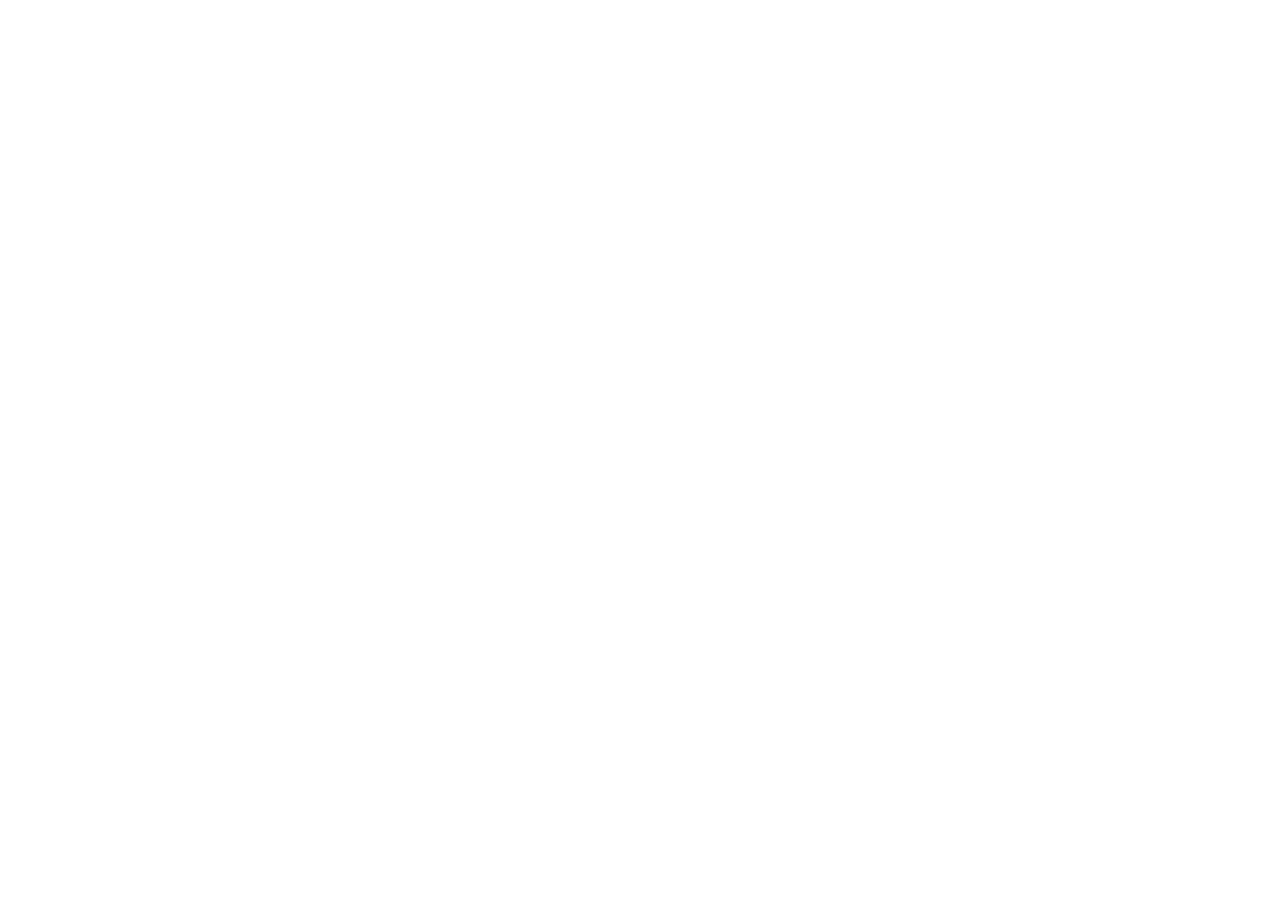
==== search.html @ 0905de63 "my first commit" ====
<!DOCTYPE html>
<html lang="en">
  <head>
    <meta charset="UTF-8" />
    <meta name="viewport" content="width=device-width, initial-scale=1.0" />
    <title>Search in spotify</title>
  </head>
  <body></body>
</html>
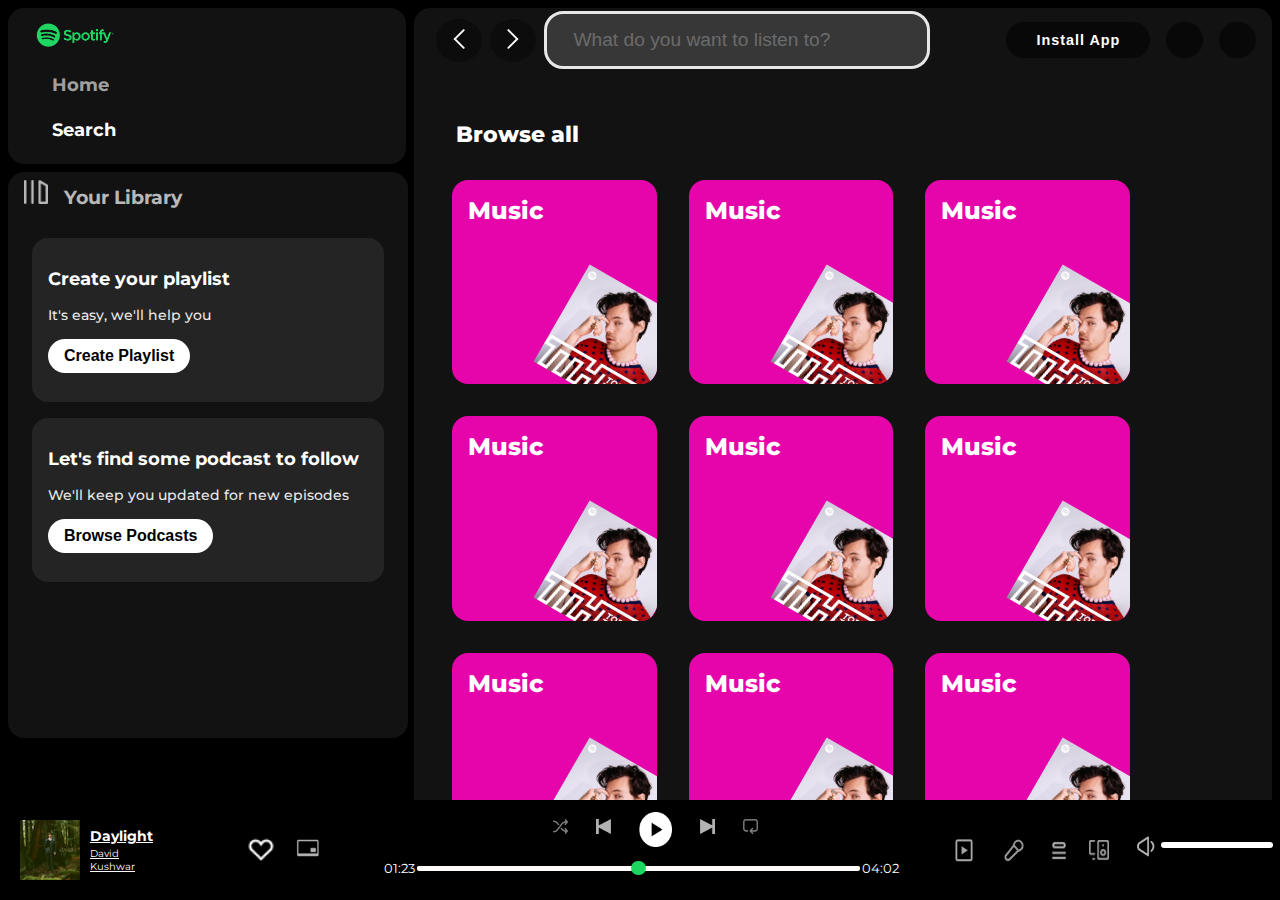
==== commit bbf50905: "update" ====
--- a/search.html
+++ b/search.html
@@ -3,7 +3,299 @@
   <head>
     <meta charset="UTF-8" />
     <meta name="viewport" content="width=device-width, initial-scale=1.0" />
-    <title>Search in spotify</title>
+    <link
+      rel="stylesheet"
+      href="https://cdnjs.cloudflare.com/ajax/libs/font-awesome/6.5.1/css/all.min.css"
+      integrity="sha512-DTOQO9RWCH3ppGqcWaEA1BIZOC6xxalwEsw9c2QQeAIftl+Vegovlnee1c9QX4TctnWMn13TZye+giMm8e2LwA=="
+      crossorigin="anonymous"
+      referrerpolicy="no-referrer"
+    />
+    <link rel="stylesheet" href="search.css" />
+
+    <link rel="icon" href="./assets/logo.png" />
+    <link rel="preconnect" href="https://fonts.googleapis.com" />
+    <link rel="preconnect" href="https://fonts.gstatic.com" crossorigin />
+    <link
+      href="https://fonts.googleapis.com/css2?family=Montserrat:wght@300;400;500;600&display=swap"
+      rel="stylesheet"
+    />
+    <title>Spotify-Search</title>
   </head>
-  <body></body>
+  <body>
+    <div class="main2">
+      <div class="side-bar">
+        <div class="nav">
+          <div class="nav-option" style="opacity: 1">
+            <img id="pic" src="./assets/logobg.png" />
+          </div>
+
+          <div class="nav-option" style="opacity: 0.6">
+            <i class="fa-solid fa-house"></i>
+            <a href="index.html">Home</a>
+          </div>
+          <div class="nav-option">
+            <i class="fa-solid fa-magnifying-glass"></i>
+            <a href="search.html">Search</a>
+          </div>
+        </div>
+
+        <div class="library">
+          <div class="option">
+            <div class="urlib">
+              <img id="lib" src="./assets/library_icon.png" />
+              <label for="lib">Your Library</label>
+            </div>
+
+            <div class="icons">
+              <a href="#"> <i class="fa-solid fa-plus"></i></a>
+              <a href="#"> <i class="fa-solid fa-arrow-right"></i> </a>
+            </div>
+          </div>
+          <div class="suggestion">
+            <div class="suggest">
+              <div class="p1"><p>Create your playlist</p></div>
+              <div class="p2"><p>It's easy, we'll help you</p></div>
+              <button class="badge">Create Playlist</button>
+            </div>
+
+            <div class="suggest">
+              <div class="p1"><p>Let's find some podcast to follow</p></div>
+              <div class="p2">
+                <p>We'll keep you updated for new episodes</p>
+              </div>
+              <button class="badge">Browse Podcasts</button>
+            </div>
+          </div>
+        </div>
+      </div>
+
+      <div class="main-body-search">
+        <div class="main-search">
+          <div class="backward">
+            <button class="ward">
+              <img src="./assets/backward_icon.png" />
+            </button>
+
+            <button class="ward hide">
+              <img src="./assets/forward_icon.png" />
+            </button>
+          </div>
+
+          <div class="search-bar">
+            <label for="input-search"
+              ><i class="fa-solid fa-magnifying-glass search-click"></i
+            ></label>
+            <input
+              type="text"
+              placeholder="What do you want to listen to?"
+              id="input-search"
+            />
+          </div>
+
+          <div class="other-opt">
+            <button class="download-search">
+              <i class="fa-regular fa-circle-down"></i> Install App
+            </button>
+            <button class="whats-new">
+              <i class="fa-regular fa-bell"></i>
+            </button>
+            <button class="profile-search">
+              <i class="fa-regular fa-user"></i>
+            </button>
+          </div>
+        </div>
+
+        <div class="main-content-search">
+          <div class="top-heading">Browse all</div>
+
+          <div class="suggestions-search">
+            <div class="spots">
+              <div class="sug1">
+                <span>Music</span>
+                <img src="/assets/search1.jpg" />
+              </div>
+              <div class="sug1">
+                <span>Music</span>
+                <img src="/assets/search1.jpg" />
+              </div>
+              <div class="sug1">
+                <span>Music</span>
+                <img src="/assets/search1.jpg" />
+              </div>
+              <div class="sug1">
+                <span>Music</span>
+                <img src="/assets/search1.jpg" />
+              </div>
+              <div class="sug1">
+                <span>Music</span>
+                <img src="/assets/search1.jpg" />
+              </div>
+              <div class="sug1">
+                <span>Music</span>
+                <img src="/assets/search1.jpg" />
+              </div>
+              <div class="sug1">
+                <span>Music</span>
+                <img src="/assets/search1.jpg" />
+              </div>
+              <div class="sug1">
+                <span>Music</span>
+                <img src="/assets/search1.jpg" />
+              </div>
+              <div class="sug1">
+                <span>Music</span>
+                <img src="/assets/search1.jpg" />
+              </div>
+              <div class="sug1">
+                <span>Music</span>
+                <img src="/assets/search1.jpg" />
+              </div>
+              <div class="sug1">
+                <span>Music</span>
+                <img src="/assets/search1.jpg" />
+              </div>
+              <div class="sug1">
+                <span>Music</span>
+                <img src="/assets/search1.jpg" />
+              </div>
+              <div class="sug1">
+                <span>Music</span>
+                <img src="/assets/search1.jpg" />
+              </div>
+              <div class="sug1">
+                <span>Music</span>
+                <img src="/assets/search1.jpg" />
+              </div>
+              <div class="sug1">
+                <span>Music</span>
+                <img src="/assets/search1.jpg" />
+              </div>
+              <div class="sug1">
+                <span>Music</span>
+                <img src="/assets/search1.jpg" />
+              </div>
+              <div class="sug1">
+                <span>Music</span>
+                <img src="/assets/search1.jpg" />
+              </div>
+              <div class="sug1">
+                <span>Music</span>
+                <img src="/assets/search1.jpg" />
+              </div>
+              <div class="sug1">
+                <span>Music</span>
+                <img src="/assets/search1.jpg" />
+              </div>
+              <div class="sug1">
+                <span>Music</span>
+                <img src="/assets/search1.jpg" />
+              </div>
+              <div class="sug1">
+                <span>Music</span>
+                <img src="/assets/search1.jpg" />
+              </div>
+              <div class="sug1">
+                <span>Music</span>
+                <img src="/assets/search1.jpg" />
+              </div>
+              <div class="sug1">
+                <span>Music</span>
+                <img src="/assets/search1.jpg" />
+              </div>
+              <div class="sug1">
+                <span>Music</span>
+                <img src="/assets/search1.jpg" />
+              </div>
+              <div class="sug1">
+                <span>Music</span>
+                <img src="/assets/search1.jpg" />
+              </div>
+              <div class="sug1">
+                <span>Music</span>
+                <img src="/assets/search1.jpg" />
+              </div>
+              <div class="sug1">
+                <span>Music</span>
+                <img src="/assets/search1.jpg" />
+              </div>
+              <div class="sug1">
+                <span>Music</span>
+                <img src="/assets/search1.jpg" />
+              </div>
+              <div class="sug1">
+                <span>Music</span>
+                <img src="/assets/search1.jpg" />
+              </div>
+              <div class="sug1">
+                <span>Music</span>
+                <img src="/assets/search1.jpg" />
+              </div>
+              <div class="sug1">
+                <span>Music</span>
+                <img src="/assets/search1.jpg" />
+              </div>
+              <div class="sug1">
+                <span>Music</span>
+                <img src="/assets/search1.jpg" />
+              </div>
+              <div class="sug1">
+                <span>Music</span>
+                <img src="/assets/search1.jpg" />
+              </div>
+              <div class="sug1">
+                <span>Music</span>
+                <img src="/assets/search1.jpg" />
+              </div>
+              <div class="sug1">
+                <span>Music</span>
+                <img src="/assets/search1.jpg" />
+              </div>
+              <div class="sug1">
+                <span>Music</span>
+                <img src="/assets/search1.jpg" />
+              </div>
+            </div>
+          </div>
+          <div class="search-footer">
+            <div class="search-line"></div>
+          </div>
+        </div>
+      </div>
+
+      <div class="music-player">
+        <div class="song-info">
+          <img class="song-pic" src="./assets/album_picture.jpeg" />
+          <a class="a1" href="#">Daylight</a>
+          <a class="a2" href="#">David Kushwar</a>
+
+          <img class="heart" src="./assets/album_icon1.png" />
+          <img class="album-size" src="./assets/album_icon2.png" />
+        </div>
+        <div class="tracker">
+          <div class="clicks">
+            <img class="low" src="./assets/player_icon1.png" />
+            <img class="medium" src="./assets/player_icon2.png" />
+            <img class="high" src="./assets/player_icon3.png" />
+            <img class="medium" src="./assets/player_icon4.png" />
+            <img class="low" src="./assets/player_icon5.png" />
+          </div>
+
+          <div class="progress-bar">
+            <p>01:23</p>
+            <input class="pg-bar" type="range" />
+            <p>04:02</p>
+          </div>
+        </div>
+
+        <div class="utilities">
+          <img class="U1" src="./assets/controls_icon1.png" />
+          <img class="U2" src="./assets/controld_icon2.png" />
+          <img class="U3" src="./assets/controls_icon3.png" />
+          <img class="U4" src="./assets/controls_icon4.png" />
+          <img class="U5" src="./assets/controls_icon5.png" />
+          <input class="volumebar" type="range" />
+        </div>
+      </div>
+    </div>
+  </body>
 </html>
--- a/search.css
+++ b/search.css
@@ -0,0 +1,696 @@
+body {
+  font-family: "Montserrat", sans-serif;
+  margin: 0;
+  background-color: black;
+  color: white;
+  overflow: hidden;
+}
+.main2 {
+  display: flex;
+  height: 100vh;
+}
+
+.side-bar {
+  background-color: black;
+  width: 390px;
+  border-radius: 1rem;
+  margin: 0.5rem;
+}
+
+.main-content {
+  background-color: #121212;
+  flex: 1; /* it mmeans ki yeh  div purii space lelega jo nachi hogi*/
+  overflow: scroll;
+  border-radius: 1rem;
+  margin: 0.5rem;
+  display: flex;
+  flex-wrap: wrap;
+  padding-left: 1.4rem;
+}
+
+.music-player {
+  background-color: greenyellow;
+  position: fixed;
+  bottom: 0;
+  width: 99%;
+  height: 100px;
+  border-radius: 1rem;
+  margin-left: 0.5rem;
+  display: flex;
+}
+
+a {
+  text-decoration: none;
+  color: white;
+}
+
+#pic {
+  height: 1.5rem;
+  padding-left: 1rem;
+}
+.nav {
+  height: 140px;
+  width: 374px;
+  background-color: #121212;
+  border-radius: 1rem;
+  display: flex;
+  flex-direction: column;
+  justify-content: center;
+  padding: 0.5rem 0.75rem;
+}
+
+.nav-option a {
+  font-size: 1.1rem;
+  font-weight: 700;
+}
+
+.nav-option i {
+  font-size: 1.15rem;
+  padding: 1rem;
+}
+
+.nav-option {
+  opacity: 1;
+  line-height: 2.7rem;
+  width: 370px;
+  color: #fff;
+}
+
+.library {
+  background-color: #121212;
+  height: 64%;
+  width: 400px;
+  margin: 0.5;
+  border-radius: 1rem;
+}
+
+.option {
+  background-color: #121212;
+  height: 50px;
+  border-radius: 1rem;
+  margin: 0.5rem;
+  display: flex;
+  justify-content: space-between;
+}
+
+#lib {
+  height: 1.5rem;
+  padding-right: 0.75rem;
+}
+
+.urlib {
+  margin: 0.5rem;
+  opacity: 0.7;
+}
+
+.urlib label {
+  font-size: 1.2rem;
+  font-weight: 700;
+}
+
+.urlib:hover {
+  opacity: 1;
+}
+
+.icons i {
+  font-size: 1.5rem;
+  color: white;
+  padding: 0;
+}
+.icons {
+  margin: 1rem 0 1rem 1rem;
+  padding: 0rem 0.2rem;
+  opacity: 0.7;
+}
+
+.icons a {
+  padding: 0rem 0.75rem;
+}
+.suggestion {
+  height: 100%;
+  margin: 0 1.5rem;
+}
+.suggest {
+  background-color: #242424;
+  height: 140px;
+  width: 100%;
+  border-radius: 1rem;
+  margin: 1rem 0;
+  padding: 0.75rem 0;
+}
+
+.p1 {
+  padding-left: 1rem;
+  font-size: 1.1rem;
+  font-weight: 700;
+}
+
+.p2 {
+  padding-left: 1rem;
+  font-size: 0.9rem;
+  opacity: 0.9;
+  font-weight: 500;
+}
+
+.badge {
+  margin: 0 1rem;
+  padding: 0 1rem;
+  font-weight: 600;
+  background-color: #fff;
+  color: black;
+  height: 34px;
+  border: none;
+  border-radius: 1.5rem;
+  text-align: center;
+  font-size: 1rem;
+}
+
+.main-nav {
+  position: sticky;
+  top: 0.1px;
+  height: 64px;
+  width: 100%;
+  background-color: #121212;
+  display: flex;
+  margin: 0 0.5rem;
+  padding: 0.75rem 0.75rem;
+  align-items: center;
+  justify-content: space-between;
+}
+
+.ward {
+  height: 43px;
+  width: 46px;
+  background-color: rgb(12, 12, 12);
+  border-radius: 50%;
+  border: none;
+}
+
+.extra-options {
+  display: flex;
+  justify-content: space-evenly;
+}
+.exclusive {
+  margin-right: 0.6rem;
+  font-weight: 600;
+  background-color: #fff;
+  color: black;
+  height: 34px;
+  border: none;
+  border-radius: 1.5rem;
+  text-align: center;
+  font-size: 16px;
+  padding-left: 0.5rem;
+  padding-right: 0.5rem;
+}
+
+.install {
+  margin-right: 0.6rem;
+  font-weight: 500;
+  background-color: black;
+  color: white;
+  height: 34px;
+  border: none;
+  border-radius: 1.5rem;
+  text-align: center;
+  font-size: 15px;
+  padding-left: 0.75rem;
+  padding-right: 0.75rem;
+}
+
+.install i {
+  padding-right: 0.3rem;
+  background-color: transparent;
+  color: #fff;
+}
+
+.bell {
+  margin-right: 0.6rem;
+  font-weight: 600;
+  background-color: black;
+  color: white;
+  height: 40px;
+  width: 42px;
+  border: none;
+  border-radius: 50%;
+  text-align: center;
+  font-size: 1rem;
+}
+
+.profile {
+  font-weight: 600;
+  background-color: black;
+  color: white;
+  height: 40px;
+  width: 42px;
+  border: none;
+  border-radius: 50%;
+  text-align: center;
+  font-size: 1rem;
+}
+
+@media (max-width: 1000px) {
+  .hide {
+    display: none;
+  }
+}
+
+@media (max-width: 800px) {
+  .main-content {
+    display: block;
+  }
+}
+
+.cards {
+  display: flex;
+  flex-wrap: wrap;
+}
+n mn .card {
+  height: 255px;
+  width: 160px;
+  background-color: #171717;
+  margin: 0.5rem 1rem;
+  padding-left: 1rem;
+  padding-top: 0.5rem;
+  padding-bottom: 0.5rem;
+  padding-right: 0.5rem;
+  border-radius: 1rem;
+  transition: ease-in-out;
+  transition-duration: 0.2s;
+}
+
+.card img {
+  margin-top: 1rem;
+  height: 130px;
+  width: 150px;
+  border-radius: 1rem;
+}
+
+.card h2 {
+  margin: 0.74rem 0;
+  font-size: medium;
+}
+
+.card h5 {
+  margin: 0.54rem 0;
+  font-weight: 300;
+  font-size: small;
+}
+
+.card:hover {
+  background-color: #242424;
+}
+
+.main-content h1 {
+  margin-left: 2.1rem;
+}
+
+.footer {
+  height: 300px;
+  width: 100%;
+  display: flex;
+  align-items: center;
+  justify-content: center;
+}
+
+.line {
+  width: 90%;
+  height: 40%;
+  border-top: 1px solid white;
+  opacity: 0.4;
+}
+
+.song-info {
+  height: 100%;
+  width: 25%;
+  background-color: black;
+}
+
+.tracker {
+  height: 100%;
+  width: 50%;
+  background-color: black;
+}
+
+.utilities {
+  height: 100%;
+  width: 25%;
+  background-color: black;
+  display: flex;
+  align-items: center;
+  justify-content: flex-end;
+}
+
+.clicks {
+  padding-top: 0rem;
+  display: flex;
+  justify-content: center;
+  align-items: flex-start;
+}
+.clicks img {
+  height: 15px;
+  width: 15px;
+  padding-left: 1.75rem;
+  cursor: pointer;
+}
+
+.clicks .low {
+  opacity: 0.5;
+  padding-top: 1.2rem;
+}
+
+.clicks .low:hover {
+  opacity: 0.8;
+}
+
+.clicks .medium {
+  opacity: 0.7;
+  padding-top: 1.2rem;
+}
+
+.clicks .medium:hover {
+  opacity: 0.9;
+}
+
+.clicks .high {
+  height: 35px;
+  width: 33px;
+  padding-top: 12px;
+}
+
+.progress-bar {
+  display: flex;
+  justify-content: center;
+  align-items: center;
+}
+
+.progress-bar .pg-bar {
+  width: 70%;
+  height: 4.5px;
+  border-radius: 10px;
+  appearance: none;
+  cursor: pointer;
+}
+.progress-bar p {
+  font-size: 13px;
+}
+.pg-bar::-webkit-slider-runnable-track {
+  background-color: rgb(255, 251, 251);
+  height: 5px;
+  border-radius: 10px;
+}
+
+.pg-bar::-webkit-slider-thumb {
+  appearance: none;
+  background-color: #1bd760;
+  height: 0.9rem;
+  width: 0.9rem;
+  border-radius: 50%;
+  margin-top: -5px;
+}
+
+.song-info {
+  display: flex;
+  justify-content: flex-start;
+  align-items: center;
+}
+
+.song-info .song-pic {
+  height: 60px;
+  width: 60px;
+  margin-left: 0.75rem;
+}
+
+.song-info .heart {
+  height: 30px;
+  width: 30px;
+  margin-left: 30%;
+  padding-right: 1rem;
+}
+
+.song-info .album-size {
+  height: 40px;
+  width: 40px;
+}
+
+.song-info .a1 {
+  font-size: 14px;
+  align-self: flex-start;
+  margin-top: 27px;
+  margin-left: 10px;
+  font-weight: 700;
+  text-decoration: underline;
+}
+
+.song-info .a2 {
+  font-size: 10px;
+  align-self: center;
+  margin-top: 20px;
+  margin-left: -63px;
+  font-weight: 400;
+  text-decoration: underline;
+}
+
+.utilities .U1 {
+  height: 50px;
+  width: 30px;
+  margin-right: 20px;
+}
+
+.utilities .U2 {
+  height: 50px;
+  width: 30px;
+  margin-right: 20px;
+}
+
+.utilities .U3 {
+  height: 25px;
+  width: 20px;
+  margin-right: 20px;
+  opacity: 0.7;
+}
+
+.utilities .U4 {
+  height: 20px;
+  width: 20px;
+  margin-right: 20px;
+  opacity: 0.6;
+}
+
+.utilities .U5 {
+  height: 50px;
+  width: 30px;
+  padding-bottom: 8px;
+}
+
+.utilities .volumebar {
+  appearance: none;
+  width: 7rem;
+  height: 6px;
+  border-radius: 1rem;
+  margin-bottom: 0.8rem;
+}
+
+.utilities .volumebar::-webkit-slider-thumb {
+  appearance: none;
+}
+
+.main-body-search {
+  background-color: #121212;
+  flex: 1; /* it mmeans ki yeh  div purii space lelega jo nachi hogi*/
+  overflow: scroll;
+  border-radius: 1rem;
+  margin: 0.5rem;
+  display: flex;
+  flex-wrap: wrap;
+  padding-left: 1.4rem;
+}
+
+.main-search {
+  background-color: transparent;
+  height: 4rem;
+  width: 100%;
+  display: flex;
+  justify-content: center;
+  justify-content: space-between;
+  align-items: center;
+}
+
+#search-back {
+  margin-right: 1rem;
+  height: 90%;
+  width: 2.3rem;
+  text-align: center;
+  align-self: center;
+  font-size: larger;
+  background-color: rgb(8, 8, 8);
+  color: rgb(8, 8, 8);
+  border-radius: 1rem;
+  border: none;
+  font-weight: 700;
+}
+.search-bar {
+  height: 3rem;
+  width: 35rem;
+  display: flex;
+  opacity: 0.9;
+  background-color: transparent;
+}
+
+.search-click {
+  font-size: 1.3rem;
+
+  line-height: 3rem;
+  border-top-left-radius: 1.2rem;
+  border-bottom-left-radius: 1.2rem;
+}
+#input-search {
+  background-color: #3c3c3c;
+  height: 95%;
+  width: 100%;
+  border-top-right-radius: 1.2rem;
+  border-bottom-right-radius: 1.2rem;
+  border: 0px solid transparent;
+  outline: none;
+  color: #fff;
+  font-size: 1.2rem;
+}
+.search-bar i {
+  padding-left: 1rem;
+  font-size: 1.2rem;
+  padding-right: 0.5rem;
+}
+.search-bar {
+  background-color: #3c3c3c;
+  height: 80%;
+  width: 100%;
+  border-top-right-radius: 1.2rem;
+  border-bottom-right-radius: 1.2rem;
+  border-top-left-radius: 1.2rem;
+  border-bottom-left-radius: 1.2rem;
+  border: 3px solid white;
+}
+
+.other-opt {
+  background-color: transparent;
+  height: 80%;
+  display: flex;
+  width: 90%;
+  justify-content: end;
+}
+
+.download-search {
+  margin-right: 1rem;
+  height: 70%;
+  width: 9rem;
+  text-align: center;
+  align-self: center;
+  background-color: rgb(8, 8, 8);
+  color: #fff;
+  border-radius: 1.5rem;
+  border: none;
+  font-weight: 700;
+  letter-spacing: 1px;
+  font-size: 0.9rem;
+}
+
+.download-search i {
+  color: #fff;
+  font-weight: 100;
+}
+
+.whats-new {
+  margin-right: 1rem;
+  height: 70%;
+  width: 2.3rem;
+  text-align: center;
+  align-self: center;
+  font-size: larger;
+  background-color: rgb(8, 8, 8);
+  color: #fff;
+  border-radius: 1.5rem;
+  border: none;
+  font-weight: 700;
+}
+
+.profile-search {
+  margin-right: 1rem;
+  height: 70%;
+  width: 2.3rem;
+  text-align: center;
+  align-self: center;
+  font-size: larger;
+  background-color: rgb(8, 8, 8);
+  color: #fff;
+  border-radius: 1.5rem;
+  border: none;
+  font-weight: 700;
+}
+
+.backward {
+  display: flex;
+}
+.backward .ward {
+  margin-right: 0.5rem;
+}
+
+.main-content-search {
+  height: 100vh;
+  width: 100%;
+  background-color: transparent;
+}
+
+.top-heading {
+  font-size: 1.4rem;
+  color: #fff;
+  background-color: transparent;
+  font-weight: 800;
+  padding-top: 3rem;
+  margin-bottom: 1rem;
+  margin-left: 1.2rem;
+}
+
+.spots {
+  display: flex;
+  flex-direction: row;
+  align-items: center;
+  flex-wrap: wrap;
+}
+
+.sug1 {
+  display: flex;
+  flex-direction: column;
+  margin: 1rem 1rem;
+  height: 12.78rem;
+  width: 12.78rem;
+  background-color: #e605aa;
+  border-radius: 1rem;
+  overflow: hidden;
+}
+.sug1 img {
+  height: 55%;
+  width: 55%;
+  align-self: flex-end;
+  transform: rotate(30deg);
+  position: relative;
+  top: 60px;
+  left: 10px;
+}
+
+span {
+  font-size: 1.5rem;
+  font-weight: 800;
+  margin-left: 1rem;
+  margin-top: 1rem;
+  letter-spacing: none;
+}
+
+.search-footer {
+  height: 30rem;
+  width: 100%;
+}
+
+.search-line {
+  border-top: 1px solid whitesmoke;
+  opacity: 0.6;
+}
